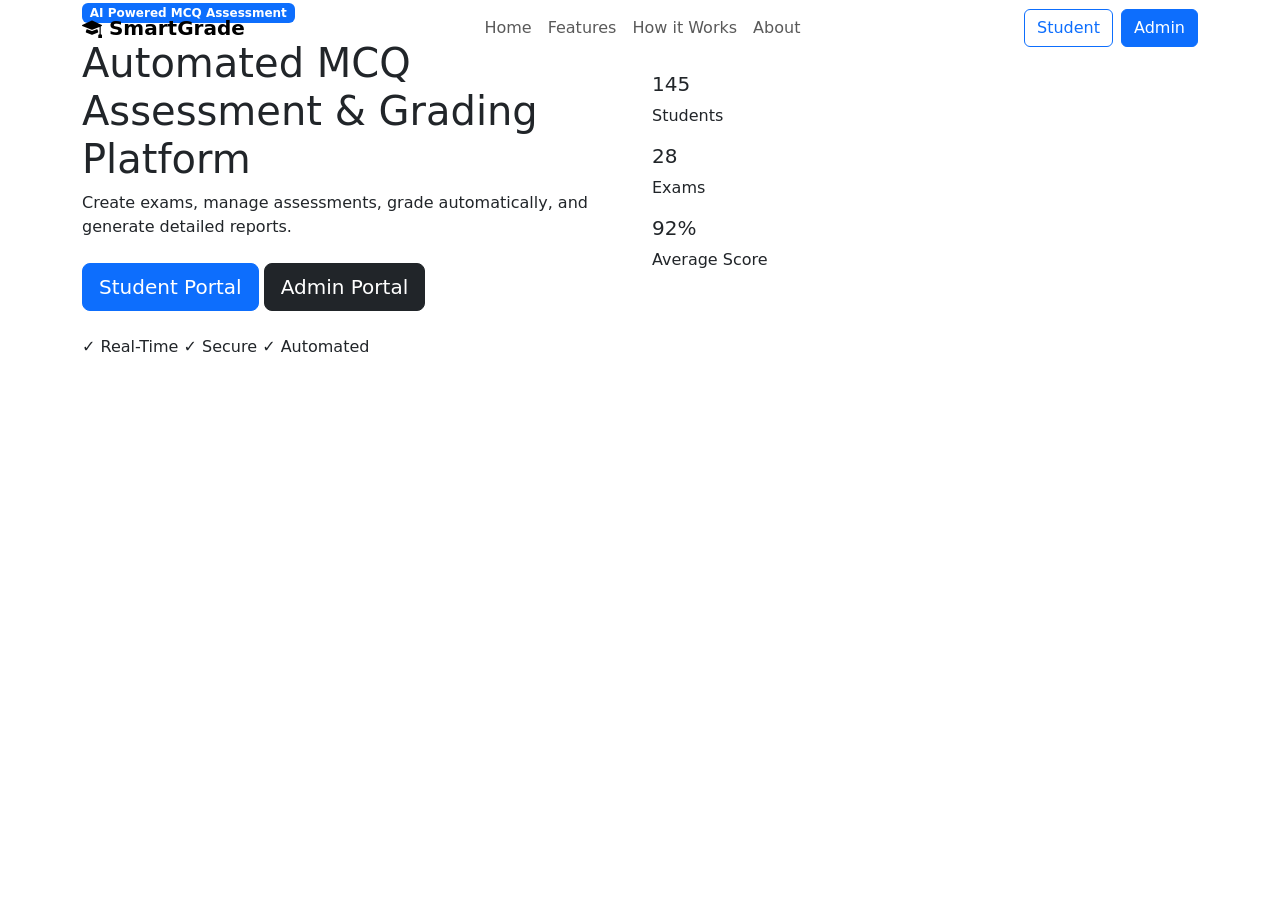
==== index.html @ ea7b9a81 "change in project structure" ====
<!DOCTYPE html>
<html lang="en">
<head>
    <meta charset="UTF-8">
    <meta name="viewport" content="width=device-width, initial-scale=1.0">

    <title>SmartGrade - Automated MCQ Assessment Platform</title>

    <!-- Bootstrap -->

    <link href="https://cdn.jsdelivr.net/npm/bootstrap@5.3.7/dist/css/bootstrap.min.css" rel="stylesheet">

    <!-- Google Fonts -->

    <link href="https://fonts.googleapis.com/css2?family=Inter:wght@400;500&family=Poppins:wght@500;600;700&display=swap" rel="stylesheet">

    <!-- Bootstrap Icons -->

    <link rel="stylesheet"
    href="https://cdn.jsdelivr.net/npm/bootstrap-icons@1.13.1/font/bootstrap-icons.min.css">

    <!-- CSS -->

    <link rel="stylesheet" href="../shared/css/variables.css">
    <link rel="stylesheet" href="../shared/css/components.css">
    <link rel="stylesheet" href="../shared/css/utilities.css">

    <link rel="stylesheet" href="css/style.css">
    <link rel="stylesheet" href="css/responsive.css">

</head>

<body>
    <nav class="navbar navbar-expand-lg navbar-light fixed-top smart-navbar">

<div class="container">

<a class="navbar-brand fw-bold" href="#">
<i class="bi bi-mortarboard-fill"></i>
SmartGrade
</a>

<button
class="navbar-toggler"
type="button"
data-bs-toggle="collapse"
data-bs-target="#navbarNav">

<span class="navbar-toggler-icon"></span>

</button>

<div class="collapse navbar-collapse"
id="navbarNav">

<ul class="navbar-nav mx-auto">

<li class="nav-item">
<a class="nav-link" href="#">Home</a>
</li>

<li class="nav-item">
<a class="nav-link" href="#features">
Features
</a>
</li>

<li class="nav-item">
<a class="nav-link" href="#works">
How it Works
</a>
</li>

<li class="nav-item">
<a class="nav-link" href="#about">
About
</a>
</li>

</ul>

<div class="d-flex gap-2">

<a href="../student/login.html"
class="btn btn-outline-primary">

Student

</a>

<a href="../admin/login.html"
class="btn btn-primary">

Admin

</a>

</div>

</div>

</div>

</nav>
<section class="hero">

<div class="container">

<div class="row align-items-center">

<div class="col-lg-6">

<span class="badge bg-primary mb-3">

AI Powered MCQ Assessment

</span>

<h1>

Automated MCQ
Assessment &
Grading Platform

</h1>

<p>

Create exams,
manage assessments,
grade automatically,
and generate detailed reports.

</p>

<div class="mt-4">

<a href="../auth/login.html"
class="btn btn-primary btn-lg">

Student Portal

</a>

<a href="../auth/login.html"
class="btn btn-dark btn-lg">

Admin Portal

</a>

</div>
<div class="trust-badges mt-4">

<span>✓ Real-Time</span>

<span>✓ Secure</span>

<span>✓ Automated</span>

</div>

</div>

<div class="col-lg-6">

<div class="dashboard-preview">

<div class="preview-card">

<h5>145</h5>

<p>Students</p>

</div>

<div class="preview-card">

<h5>28</h5>

<p>Exams</p>

</div>

<div class="preview-card">

<h5>92%</h5>

<p>Average Score</p>

</div>

</div>

</div>

</div>

</div>

</section>
<script src="https://cdn.jsdelivr.net/npm/bootstrap@5.3.7/dist/js/bootstrap.bundle.min.js"></script>

<script src="js/app.js"></script>

</body>
</html>
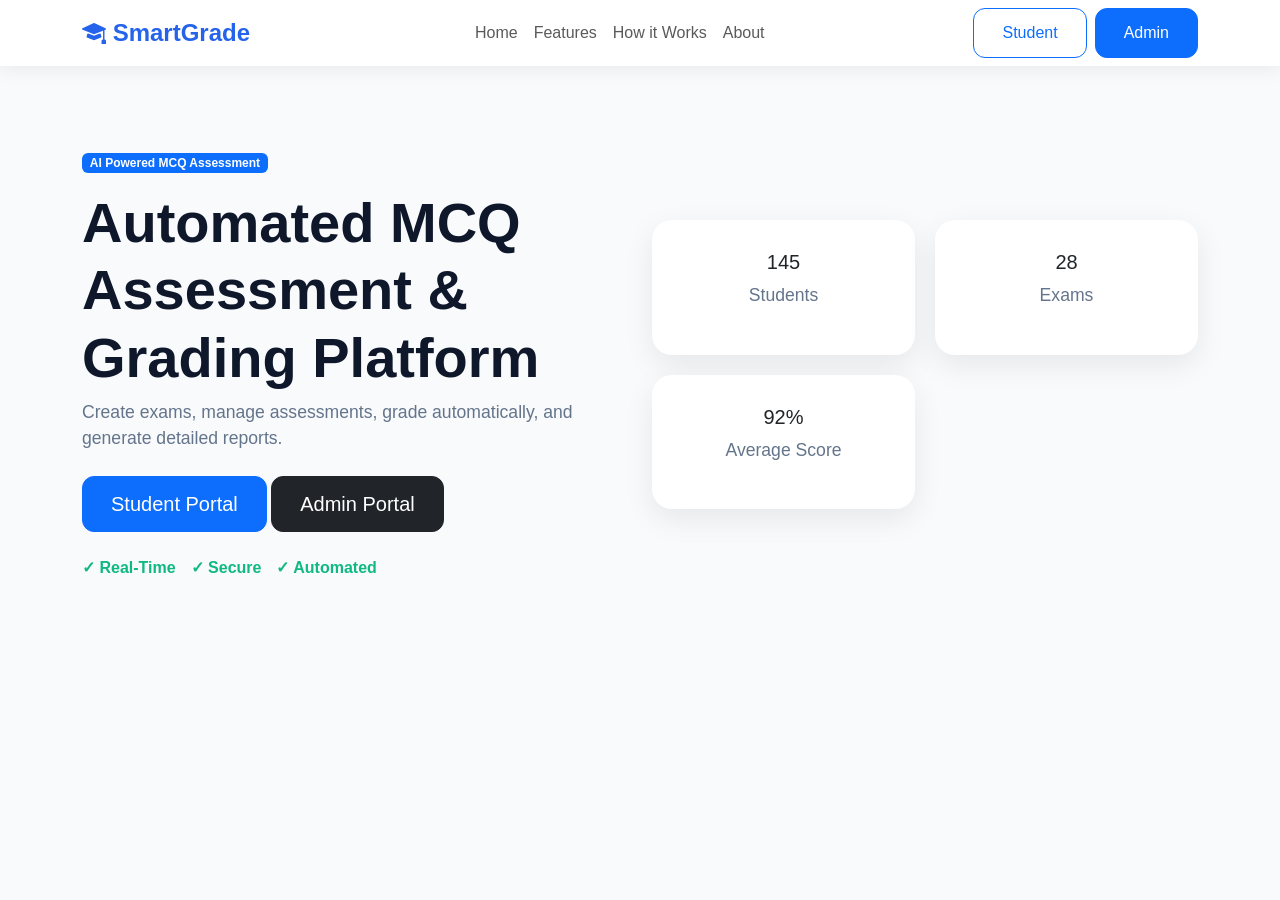
==== commit 10b00cb5: "another change made on folder structure" ====
--- a/index.html
+++ b/index.html
@@ -21,12 +21,12 @@
 
     <!-- CSS -->
 
-    <link rel="stylesheet" href="../shared/css/variables.css">
-    <link rel="stylesheet" href="../shared/css/components.css">
-    <link rel="stylesheet" href="../shared/css/utilities.css">
-
-    <link rel="stylesheet" href="css/style.css">
-    <link rel="stylesheet" href="css/responsive.css">
+    <link rel="stylesheet" href="shared/css/variables.css">
+    <link rel="stylesheet" href="shared/css/components.css">
+    <link rel="stylesheet" href="shared/css/utilities.css">
+
+    <link rel="stylesheet" href="../landing/css/style.css">
+    <link rel="stylesheet" href="../landing/css/responsive.css">
 
 </head>
 
@@ -81,14 +81,14 @@
 
 <div class="d-flex gap-2">
 
-<a href="../student/login.html"
+<a href="../auth/login.html"
 class="btn btn-outline-primary">
 
 Student
 
 </a>
 
-<a href="../admin/login.html"
+<a href="../auth/login.html"
 class="btn btn-primary">
 
 Admin
@@ -201,7 +201,7 @@
 </section>
 <script src="https://cdn.jsdelivr.net/npm/bootstrap@5.3.7/dist/js/bootstrap.bundle.min.js"></script>
 
-<script src="js/app.js"></script>
+<script src="../landing/js/app.js"></script>
 
 </body>
 </html>
--- a/landing/css/style.css
+++ b/landing/css/style.css
@@ -0,0 +1,70 @@
+body{
+    font-family:Inter,sans-serif;
+    background:#F8FAFC;
+}
+
+h1,h2,h3,h4,h5{
+    font-family:Poppins,sans-serif;
+}
+
+.smart-navbar{
+    background:white;
+    box-shadow:0 2px 20px rgba(0,0,0,.08);
+}
+
+.navbar-brand{
+    color:#2563EB!important;
+    font-size:1.5rem;
+}
+
+.hero{
+    padding:150px 0 100px;
+}
+
+.hero h1{
+    font-size:3.5rem;
+    font-weight:700;
+    color:#0F172A;
+}
+
+.hero p{
+    font-size:1.1rem;
+    color:#64748B;
+}
+
+.dashboard-preview{
+    display:grid;
+    grid-template-columns:1fr 1fr;
+    gap:20px;
+}
+
+.preview-card{
+    background:white;
+    padding:30px;
+    border-radius:20px;
+    text-align:center;
+    box-shadow:0 10px 30px rgba(0,0,0,.08);
+    transition:.3s;
+}
+
+.preview-card:hover{
+    transform:translateY(-8px);
+}
+
+.btn{
+    border-radius:12px;
+    padding:12px 28px;
+}
+.trust-badges{
+
+display:flex;
+
+gap:15px;
+
+flex-wrap:wrap;
+
+color:#10B981;
+
+font-weight:600;
+
+}
--- a/landing/css/responsive.css
+++ b/landing/css/responsive.css
@@ -0,0 +1,37 @@
+@media(max-width:768px){
+
+.hero{
+
+padding-top:120px;
+
+text-align:center;
+
+}
+
+.hero h1{
+
+font-size:2.3rem;
+
+}
+
+.stat-grid{
+
+grid-template-columns:1fr;
+
+}
+
+.dashboard-box{
+
+margin-top:40px;
+
+}
+
+.btn{
+
+width:100%;
+
+margin-bottom:10px;
+
+}
+
+}
